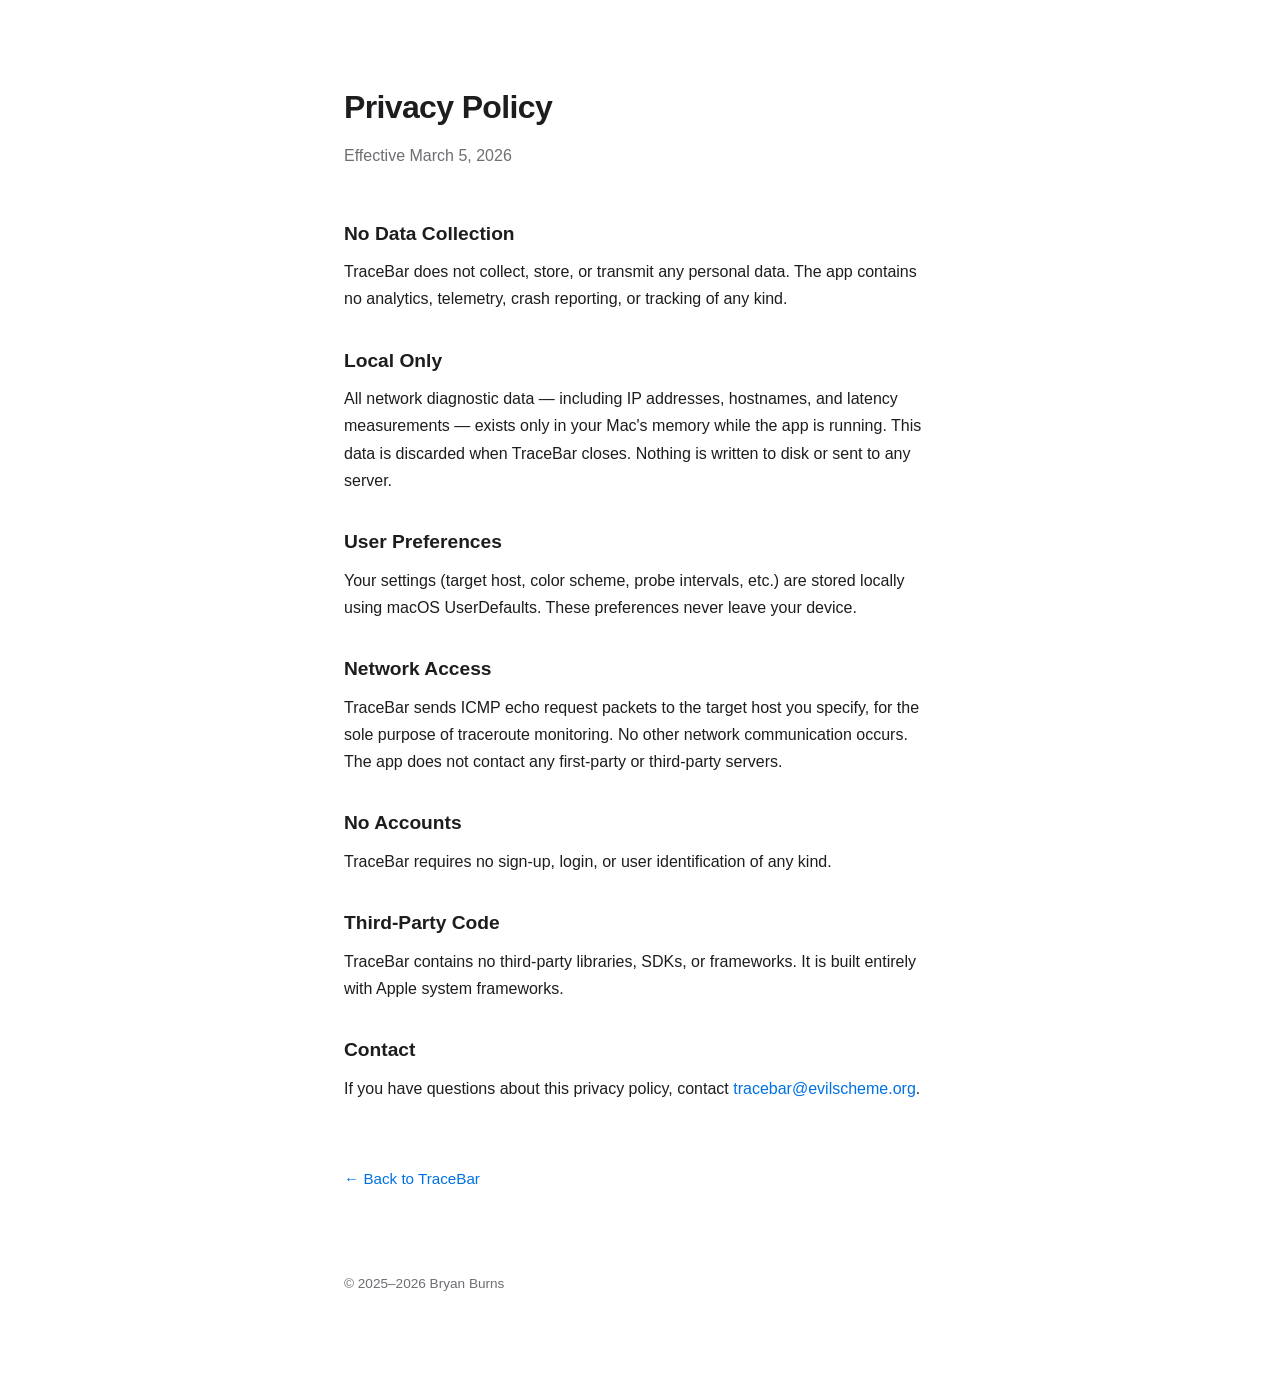
==== docs/privacy.html @ f33e7946 "App Store submission prep (#16) * docs: add App Store submission prep design  Covers PrivacyInfo.xcp" ====
<!DOCTYPE html>
<html lang="en">
<head>
    <meta charset="UTF-8">
    <meta name="viewport" content="width=device-width, initial-scale=1.0">
    <title>TraceBar — Privacy Policy</title>
    <style>
        :root {
            --bg: #ffffff;
            --fg: #1d1d1f;
            --muted: #6e6e73;
            --accent: #0071e3;
        }
        @media (prefers-color-scheme: dark) {
            :root {
                --bg: #1d1d1f;
                --fg: #f5f5f7;
                --muted: #a1a1a6;
                --accent: #2997ff;
            }
        }
        * { margin: 0; padding: 0; box-sizing: border-box; }
        body {
            font-family: -apple-system, BlinkMacSystemFont, "SF Pro Text", "Helvetica Neue", sans-serif;
            background: var(--bg);
            color: var(--fg);
            line-height: 1.7;
            -webkit-font-smoothing: antialiased;
        }
        .container {
            max-width: 640px;
            margin: 0 auto;
            padding: 80px 24px;
        }
        h1 {
            font-size: 2rem;
            font-weight: 700;
            letter-spacing: -0.02em;
            margin-bottom: 8px;
        }
        .subtitle {
            color: var(--muted);
            margin-bottom: 48px;
        }
        h2 {
            font-size: 1.2rem;
            font-weight: 600;
            margin-top: 32px;
            margin-bottom: 8px;
        }
        p { margin-bottom: 16px; }
        a {
            color: var(--accent);
            text-decoration: none;
        }
        a:hover { text-decoration: underline; }
        .back {
            display: inline-block;
            margin-top: 48px;
            font-size: 0.95rem;
        }
        footer {
            margin-top: 80px;
            font-size: 0.85rem;
            color: var(--muted);
        }
    </style>
</head>
<body>
    <div class="container">
        <h1>Privacy Policy</h1>
        <p class="subtitle">Effective March 5, 2026</p>

        <h2>No Data Collection</h2>
        <p>TraceBar does not collect, store, or transmit any personal data. The app contains no analytics, telemetry, crash reporting, or tracking of any kind.</p>

        <h2>Local Only</h2>
        <p>All network diagnostic data — including IP addresses, hostnames, and latency measurements — exists only in your Mac's memory while the app is running. This data is discarded when TraceBar closes. Nothing is written to disk or sent to any server.</p>

        <h2>User Preferences</h2>
        <p>Your settings (target host, color scheme, probe intervals, etc.) are stored locally using macOS UserDefaults. These preferences never leave your device.</p>

        <h2>Network Access</h2>
        <p>TraceBar sends ICMP echo request packets to the target host you specify, for the sole purpose of traceroute monitoring. No other network communication occurs. The app does not contact any first-party or third-party servers.</p>

        <h2>No Accounts</h2>
        <p>TraceBar requires no sign-up, login, or user identification of any kind.</p>

        <h2>Third-Party Code</h2>
        <p>TraceBar contains no third-party libraries, SDKs, or frameworks. It is built entirely with Apple system frameworks.</p>

        <h2>Contact</h2>
        <p>If you have questions about this privacy policy, contact <a href="mailto:tracebar@evilscheme.org">tracebar@evilscheme.org</a>.</p>

        <a class="back" href="index.html">&larr; Back to TraceBar</a>

        <footer>
            &copy; 2025&ndash;2026 Bryan Burns
        </footer>
    </div>
</body>
</html>
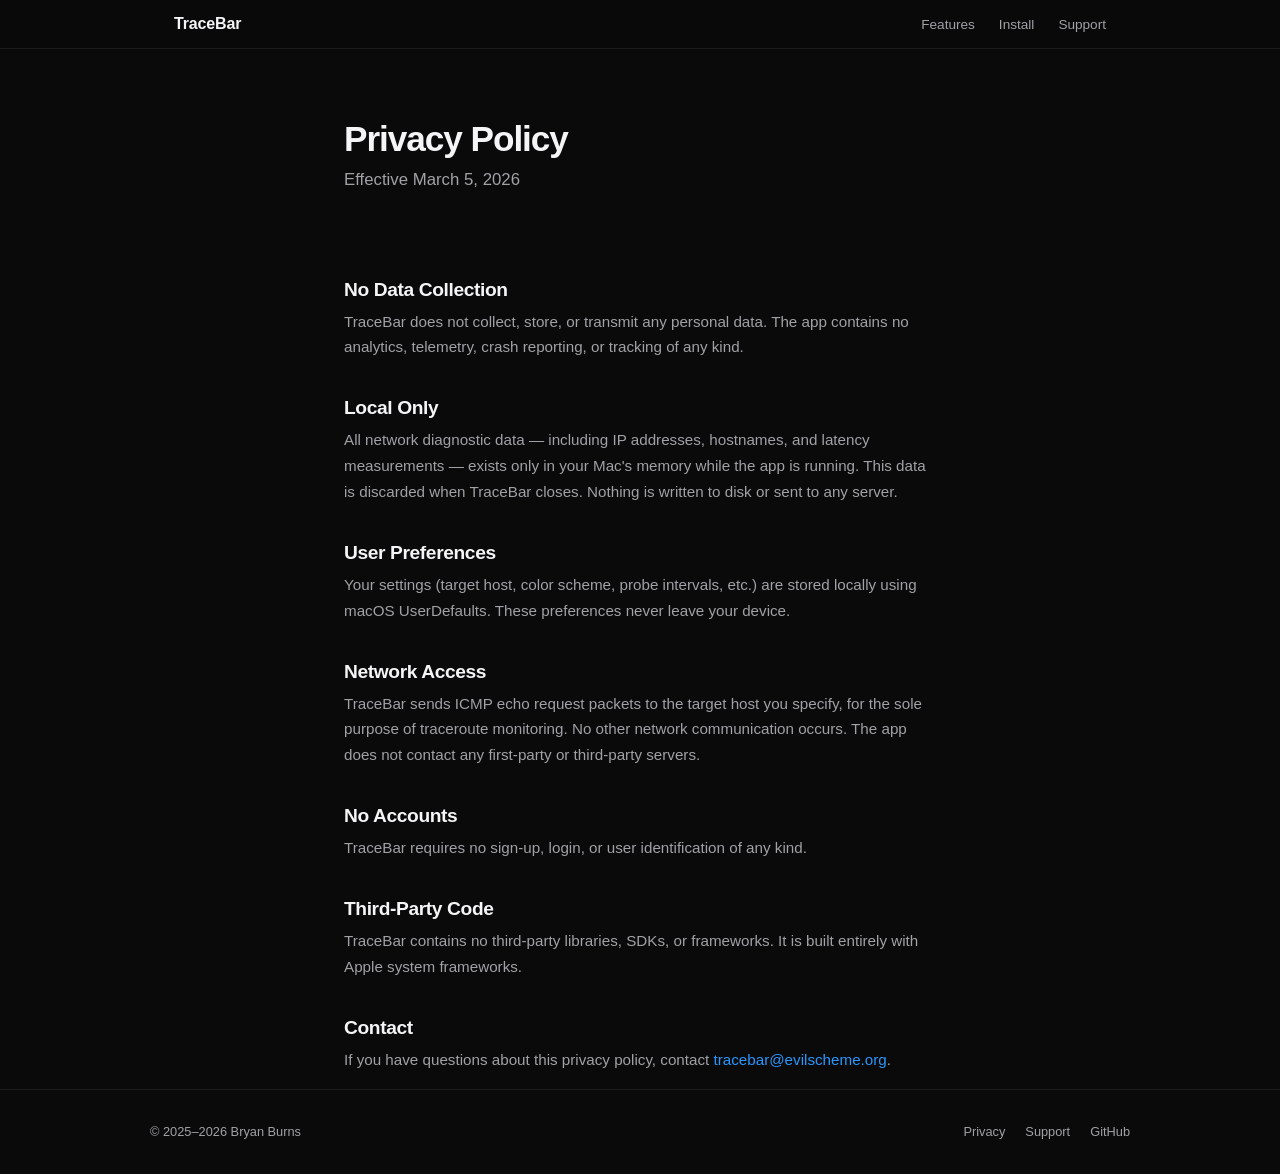
==== commit 81cc80c8: "Redesign docs/ as tracebar.app marketing site Dark-mode-only landing page with hero, feature cards, " ====
--- a/docs/privacy.html
+++ b/docs/privacy.html
@@ -4,99 +4,99 @@
     <meta charset="UTF-8">
     <meta name="viewport" content="width=device-width, initial-scale=1.0">
     <title>TraceBar — Privacy Policy</title>
+    <meta name="description" content="TraceBar privacy policy. No data collection, no analytics, no tracking.">
+    <link rel="stylesheet" href="style.css">
     <style>
-        :root {
-            --bg: #ffffff;
-            --fg: #1d1d1f;
-            --muted: #6e6e73;
-            --accent: #0071e3;
+        .page-header {
+            padding: 120px 0 48px;
         }
-        @media (prefers-color-scheme: dark) {
-            :root {
-                --bg: #1d1d1f;
-                --fg: #f5f5f7;
-                --muted: #a1a1a6;
-                --accent: #2997ff;
-            }
-        }
-        * { margin: 0; padding: 0; box-sizing: border-box; }
-        body {
-            font-family: -apple-system, BlinkMacSystemFont, "SF Pro Text", "Helvetica Neue", sans-serif;
-            background: var(--bg);
-            color: var(--fg);
-            line-height: 1.7;
-            -webkit-font-smoothing: antialiased;
-        }
-        .container {
-            max-width: 640px;
-            margin: 0 auto;
-            padding: 80px 24px;
-        }
-        h1 {
-            font-size: 2rem;
-            font-weight: 700;
-            letter-spacing: -0.02em;
+
+        .page-header h1 {
+            font-size: 2.2rem;
             margin-bottom: 8px;
         }
-        .subtitle {
+
+        .page-header .subtitle {
             color: var(--muted);
-            margin-bottom: 48px;
+            font-size: 1.05rem;
         }
-        h2 {
+
+        .policy-section h2 {
             font-size: 1.2rem;
             font-weight: 600;
-            margin-top: 32px;
+            margin-top: 36px;
             margin-bottom: 8px;
         }
-        p { margin-bottom: 16px; }
-        a {
-            color: var(--accent);
-            text-decoration: none;
+
+        .policy-section p {
+            color: var(--muted);
+            font-size: 0.95rem;
+            line-height: 1.7;
+            margin-bottom: 16px;
         }
-        a:hover { text-decoration: underline; }
-        .back {
-            display: inline-block;
-            margin-top: 48px;
-            font-size: 0.95rem;
-        }
-        footer {
-            margin-top: 80px;
-            font-size: 0.85rem;
-            color: var(--muted);
+
+        .page-footer {
+            padding: 48px 0 80px;
         }
     </style>
 </head>
 <body>
-    <div class="container">
-        <h1>Privacy Policy</h1>
-        <p class="subtitle">Effective March 5, 2026</p>
 
-        <h2>No Data Collection</h2>
-        <p>TraceBar does not collect, store, or transmit any personal data. The app contains no analytics, telemetry, crash reporting, or tracking of any kind.</p>
+    <!-- Nav -->
+    <nav class="site-nav">
+        <div class="nav-inner">
+            <a class="nav-brand" href="index.html">TraceBar</a>
+            <ul class="nav-links">
+                <li><a href="index.html#features">Features</a></li>
+                <li><a href="index.html#install">Install</a></li>
+                <li><a href="support.html">Support</a></li>
+            </ul>
+        </div>
+    </nav>
 
-        <h2>Local Only</h2>
-        <p>All network diagnostic data — including IP addresses, hostnames, and latency measurements — exists only in your Mac's memory while the app is running. This data is discarded when TraceBar closes. Nothing is written to disk or sent to any server.</p>
+    <div class="container-narrow">
 
-        <h2>User Preferences</h2>
-        <p>Your settings (target host, color scheme, probe intervals, etc.) are stored locally using macOS UserDefaults. These preferences never leave your device.</p>
+        <div class="page-header">
+            <h1>Privacy Policy</h1>
+            <p class="subtitle">Effective March 5, 2026</p>
+        </div>
 
-        <h2>Network Access</h2>
-        <p>TraceBar sends ICMP echo request packets to the target host you specify, for the sole purpose of traceroute monitoring. No other network communication occurs. The app does not contact any first-party or third-party servers.</p>
+        <div class="policy-section">
+            <h2>No Data Collection</h2>
+            <p>TraceBar does not collect, store, or transmit any personal data. The app contains no analytics, telemetry, crash reporting, or tracking of any kind.</p>
 
-        <h2>No Accounts</h2>
-        <p>TraceBar requires no sign-up, login, or user identification of any kind.</p>
+            <h2>Local Only</h2>
+            <p>All network diagnostic data &mdash; including IP addresses, hostnames, and latency measurements &mdash; exists only in your Mac's memory while the app is running. This data is discarded when TraceBar closes. Nothing is written to disk or sent to any server.</p>
 
-        <h2>Third-Party Code</h2>
-        <p>TraceBar contains no third-party libraries, SDKs, or frameworks. It is built entirely with Apple system frameworks.</p>
+            <h2>User Preferences</h2>
+            <p>Your settings (target host, color scheme, probe intervals, etc.) are stored locally using macOS UserDefaults. These preferences never leave your device.</p>
 
-        <h2>Contact</h2>
-        <p>If you have questions about this privacy policy, contact <a href="mailto:tracebar@evilscheme.org">tracebar@evilscheme.org</a>.</p>
+            <h2>Network Access</h2>
+            <p>TraceBar sends ICMP echo request packets to the target host you specify, for the sole purpose of traceroute monitoring. No other network communication occurs. The app does not contact any first-party or third-party servers.</p>
 
-        <a class="back" href="index.html">&larr; Back to TraceBar</a>
+            <h2>No Accounts</h2>
+            <p>TraceBar requires no sign-up, login, or user identification of any kind.</p>
 
-        <footer>
-            &copy; 2025&ndash;2026 Bryan Burns
-        </footer>
+            <h2>Third-Party Code</h2>
+            <p>TraceBar contains no third-party libraries, SDKs, or frameworks. It is built entirely with Apple system frameworks.</p>
+
+            <h2>Contact</h2>
+            <p>If you have questions about this privacy policy, contact <a href="mailto:tracebar@evilscheme.org">tracebar@evilscheme.org</a>.</p>
+        </div>
+
     </div>
+
+    <!-- Footer -->
+    <footer class="site-footer">
+        <div class="footer-inner">
+            <span>&copy; 2025&ndash;2026 Bryan Burns</span>
+            <ul class="footer-links">
+                <li><a href="privacy.html">Privacy</a></li>
+                <li><a href="support.html">Support</a></li>
+                <li><a href="https://github.com/tracebar-app/tracebar">GitHub</a></li>
+            </ul>
+        </div>
+    </footer>
+
 </body>
 </html>
--- a/docs/style.css
+++ b/docs/style.css
@@ -0,0 +1,224 @@
+/* ── TraceBar — shared styles ── */
+
+:root {
+    --bg: #0a0a0a;
+    --bg-alt: #141414;
+    --fg: #f5f5f7;
+    --muted: #a1a1a6;
+    --accent: #2997ff;
+    --accent-hover: #4dacff;
+    --card-bg: #1c1c1e;
+    --card-border: rgba(255, 255, 255, 0.08);
+    --nav-bg: rgba(10, 10, 10, 0.82);
+    --divider: rgba(255, 255, 255, 0.08);
+}
+
+/* ── Reset ── */
+*, *::before, *::after { margin: 0; padding: 0; box-sizing: border-box; }
+
+/* ── Body ── */
+body {
+    font-family: -apple-system, BlinkMacSystemFont, "SF Pro Text", "Helvetica Neue", sans-serif;
+    background: var(--bg);
+    color: var(--fg);
+    line-height: 1.6;
+    -webkit-font-smoothing: antialiased;
+    -moz-osx-font-smoothing: grayscale;
+}
+
+/* ── Nav ── */
+.site-nav {
+    position: fixed;
+    top: 0;
+    left: 0;
+    right: 0;
+    z-index: 100;
+    backdrop-filter: saturate(180%) blur(20px);
+    -webkit-backdrop-filter: saturate(180%) blur(20px);
+    background: var(--nav-bg);
+    border-bottom: 1px solid var(--divider);
+}
+
+.site-nav .nav-inner {
+    max-width: 980px;
+    margin: 0 auto;
+    padding: 0 24px;
+    height: 48px;
+    display: flex;
+    align-items: center;
+    justify-content: space-between;
+}
+
+.site-nav .nav-brand {
+    font-size: 1rem;
+    font-weight: 600;
+    color: var(--fg);
+    text-decoration: none;
+    letter-spacing: -0.01em;
+}
+
+.site-nav .nav-links {
+    display: flex;
+    gap: 24px;
+    list-style: none;
+}
+
+.site-nav .nav-links a {
+    font-size: 0.85rem;
+    color: var(--muted);
+    text-decoration: none;
+    transition: color 0.2s;
+}
+
+.site-nav .nav-links a:hover {
+    color: var(--fg);
+}
+
+/* ── Container ── */
+.container {
+    max-width: 980px;
+    margin: 0 auto;
+    padding: 0 24px;
+}
+
+.container-narrow {
+    max-width: 640px;
+    margin: 0 auto;
+    padding: 0 24px;
+}
+
+/* ── Typography ── */
+h1 {
+    font-size: 3rem;
+    font-weight: 700;
+    letter-spacing: -0.03em;
+    line-height: 1.1;
+}
+
+h2 {
+    font-size: 1.8rem;
+    font-weight: 600;
+    letter-spacing: -0.02em;
+    line-height: 1.2;
+}
+
+h3 {
+    font-size: 1.1rem;
+    font-weight: 600;
+    line-height: 1.3;
+}
+
+/* ── Links ── */
+a {
+    color: var(--accent);
+    text-decoration: none;
+}
+
+a:hover {
+    text-decoration: underline;
+}
+
+/* ── Buttons ── */
+.btn {
+    display: inline-flex;
+    align-items: center;
+    gap: 8px;
+    padding: 12px 24px;
+    border-radius: 980px;
+    font-size: 0.95rem;
+    font-weight: 500;
+    text-decoration: none;
+    transition: background 0.2s, transform 0.1s;
+    cursor: pointer;
+    border: none;
+}
+
+.btn:hover {
+    text-decoration: none;
+    transform: translateY(-1px);
+}
+
+.btn-primary {
+    background: var(--accent);
+    color: #fff;
+}
+
+.btn-primary:hover {
+    background: var(--accent-hover);
+}
+
+.btn-secondary {
+    background: var(--card-bg);
+    color: var(--fg);
+    border: 1px solid var(--card-border);
+}
+
+.btn-secondary:hover {
+    background: var(--divider);
+}
+
+/* ── Cards ── */
+.card {
+    background: var(--card-bg);
+    border: 1px solid var(--card-border);
+    border-radius: 16px;
+    padding: 28px;
+}
+
+/* ── Footer ── */
+.site-footer {
+    border-top: 1px solid var(--divider);
+    padding: 32px 24px;
+    text-align: center;
+}
+
+.site-footer .footer-inner {
+    max-width: 980px;
+    margin: 0 auto;
+    display: flex;
+    justify-content: space-between;
+    align-items: center;
+    font-size: 0.8rem;
+    color: var(--muted);
+}
+
+.site-footer .footer-links {
+    display: flex;
+    gap: 20px;
+    list-style: none;
+}
+
+.site-footer .footer-links a {
+    color: var(--muted);
+    text-decoration: none;
+    font-size: 0.8rem;
+}
+
+.site-footer .footer-links a:hover {
+    color: var(--fg);
+}
+
+/* ── Utility ── */
+.text-muted { color: var(--muted); }
+.text-center { text-align: center; }
+.mt-1 { margin-top: 8px; }
+.mt-2 { margin-top: 16px; }
+.mt-3 { margin-top: 24px; }
+.mt-4 { margin-top: 32px; }
+.mt-6 { margin-top: 48px; }
+.mb-1 { margin-bottom: 8px; }
+.mb-2 { margin-bottom: 16px; }
+.mb-3 { margin-bottom: 24px; }
+.mb-4 { margin-bottom: 32px; }
+.mb-6 { margin-bottom: 48px; }
+
+/* ── Responsive ── */
+@media (max-width: 600px) {
+    h1 { font-size: 2rem; }
+    h2 { font-size: 1.4rem; }
+
+    .site-footer .footer-inner {
+        flex-direction: column;
+        gap: 12px;
+    }
+}
